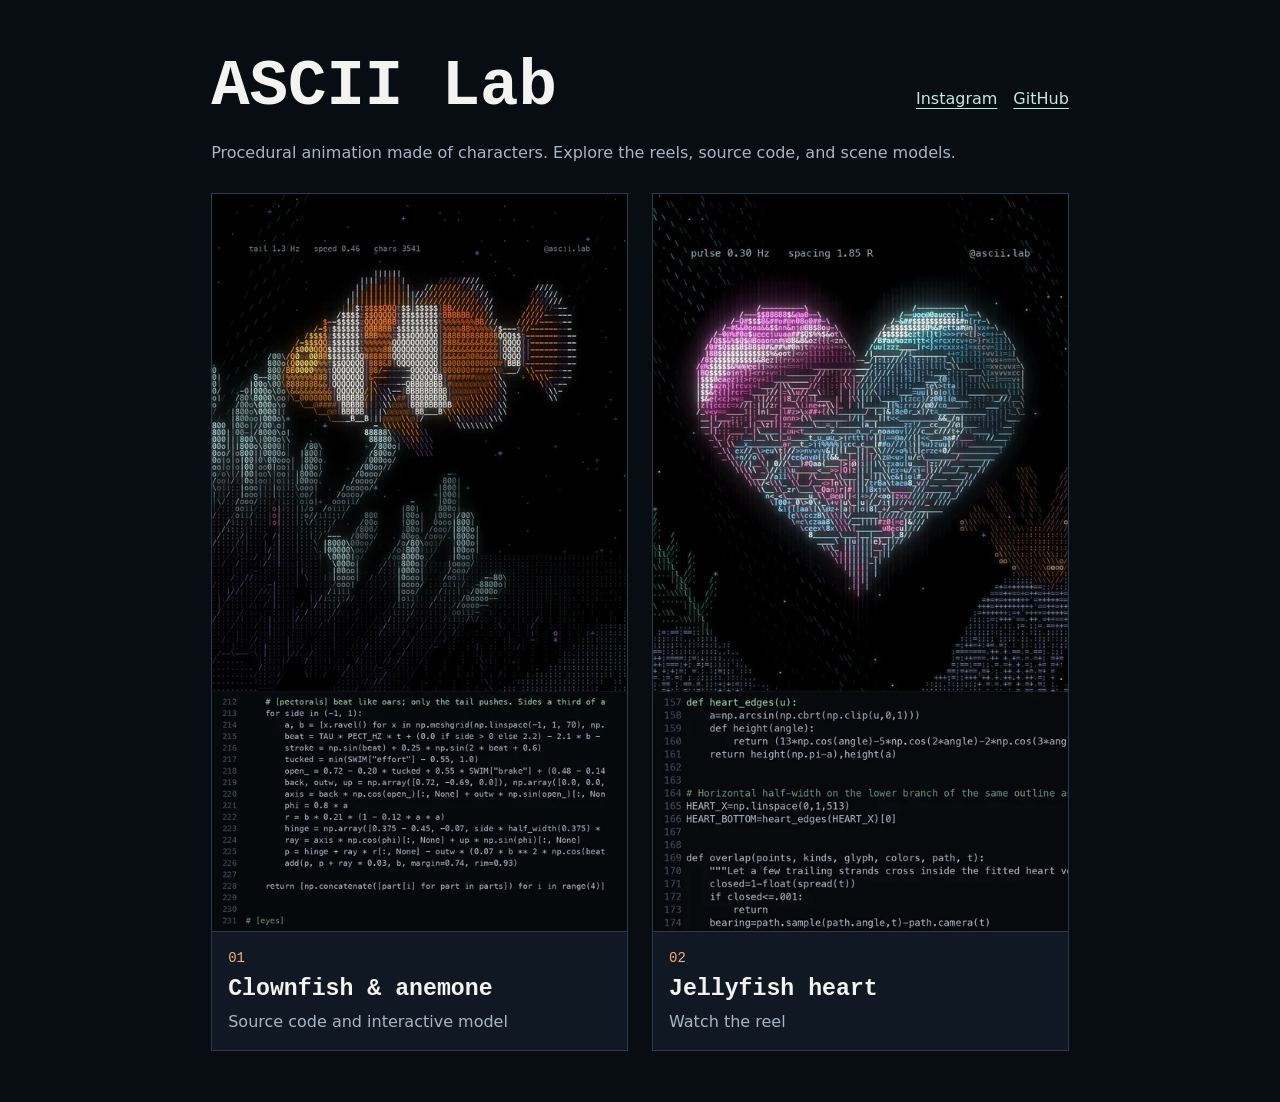
==== index.html @ 7b33477a "#27 Publish the ASCII Lab gallery and clownfish source" ====
<!doctype html>
<html lang="en">
<head>
  <meta charset="utf-8">
  <meta name="viewport" content="width=device-width, initial-scale=1">
  <meta name="description" content="Procedural ASCII animations, source code, and interactive models.">
  <title>ASCII Lab</title>
  <link rel="stylesheet" href="site.css">
</head>
<body>
  <main class="shell">
    <header class="masthead">
      <h1>ASCII Lab</h1>
      <nav aria-label="Project links">
        <a href="https://www.instagram.com/ascii.lab/">Instagram</a>
        <a href="https://github.com/sapozhkov/ascii-lab-public">GitHub</a>
      </nav>
    </header>
    <p class="intro">Procedural animation made of characters. Explore the reels, source code, and scene models.</p>
    <div class="gallery">
      <article>
        <a class="tile" href="01-clownfish/">
          <img src="01-clownfish/preview.webp" width="540" height="960" alt="An orange ASCII clownfish swimming over a sea anemone">
          <div class="caption"><span class="number">01</span><h2>Clownfish &amp; anemone</h2><p>Source code and interactive model</p></div>
        </a>
      </article>
      <article>
        <a class="tile" href="02-jellyfish-heart/">
          <img src="02-jellyfish-heart/preview.webp" width="540" height="960" alt="Two glowing ASCII jellyfish forming a heart">
          <div class="caption"><span class="number">02</span><h2>Jellyfish heart</h2><p>Watch the reel</p></div>
        </a>
      </article>
    </div>
  </main>
</body>
</html>
---- site.css ----
:root {
  color-scheme: dark;
  background: #080d14;
  color: #f3f4ef;
  font: 1rem/1.5 system-ui, sans-serif;
  --muted: #a8b5c5;
  --edge: #2c3b4a;
  --accent: #ffad76;
}

* { box-sizing: border-box; }
body { margin: 0; }
a { color: #c4e7e7; text-underline-offset: .25em; }
a:hover { color: var(--accent); }
a:focus-visible { outline: 2px solid var(--accent); outline-offset: 5px; }

.shell { max-width: 60rem; margin: auto; padding: clamp(1rem, 4vw, 3.5rem); }
.masthead { display: flex; justify-content: space-between; align-items: baseline; flex-wrap: wrap; gap: .5rem 1.5rem; }
.masthead nav { display: flex; gap: 1rem; }
h1, h2, .number { font-family: ui-monospace, "Courier New", monospace; }
h1 { margin: 0; font-size: clamp(2rem, 6vw, 4rem); font-weight: 650; line-height: 1.15; }
h2 { margin: 0; font-size: clamp(1.05rem, 2.5vw, 1.45rem); line-height: 1.25; }
.intro { margin: 1rem 0 1.75rem; color: var(--muted); }
.gallery { display: grid; grid-template-columns: repeat(auto-fit, minmax(min(100%, 15rem), 1fr)); gap: 1.5rem; }
.tile { display: block; height: 100%; border: 1px solid var(--edge); background: #101923; color: inherit; text-decoration: none; }
.tile:hover { border-color: var(--accent); }
img { display: block; height: auto; width: 100%; }
.tile img { border-bottom: 1px solid var(--edge); }
.caption { padding: 1rem; }
.caption p { margin: .4rem 0 0; color: var(--muted); }
.number { display: block; margin-bottom: .35rem; color: var(--accent); font-size: .875rem; }

.back { display: inline-block; margin-bottom: 1.5rem; }
.scene { display: grid; grid-template-columns: minmax(0, 2fr) minmax(0, 3fr); gap: clamp(1rem, 4vw, 3rem); }
.scene img { border: 1px solid var(--edge); }
.scene-copy { align-self: center; }
.scene-copy h1 { font-size: clamp(1.75rem, 5vw, 3rem); }
.actions { display: flex; flex-wrap: wrap; gap: .75rem 1.25rem; margin: 1.25rem 0; }
.actions a:first-child { color: var(--accent); }
dl { margin-bottom: 0; }
dt { margin-top: 1rem; font-weight: 650; }
dd { margin: .25rem 0 0; color: var(--muted); }
@media (max-width: 40rem) {
  .scene { grid-template-columns: 1fr; }
  .scene img { max-width: 18rem; }
  .scene-copy { grid-row: 1; }
}
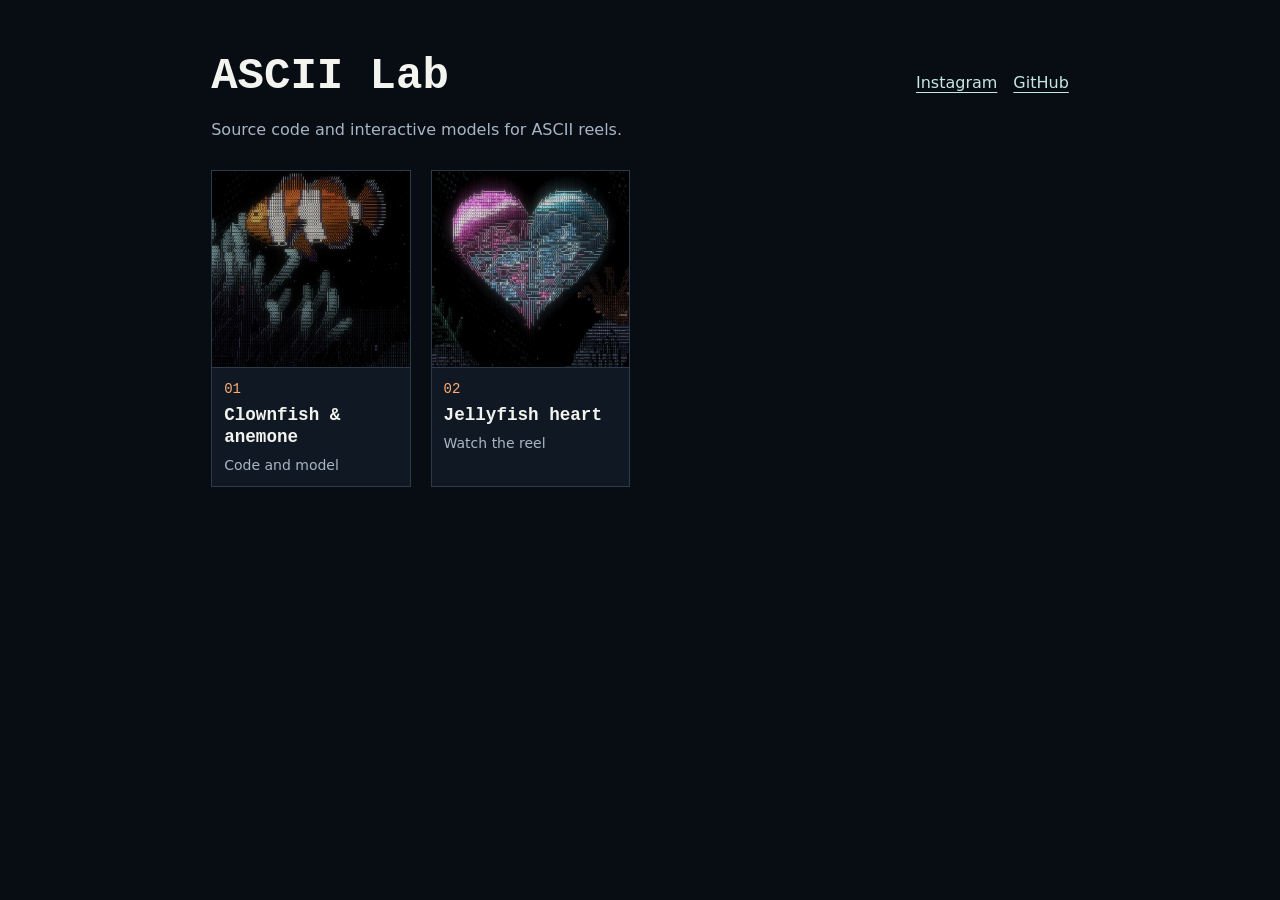
==== commit 8d657d3a: "#27 Compact the gallery and put scene source first" ====
--- a/index.html
+++ b/index.html
@@ -8,7 +8,7 @@
   <link rel="stylesheet" href="site.css">
 </head>
 <body>
-  <main class="shell">
+  <main class="shell gallery-page">
     <header class="masthead">
       <h1>ASCII Lab</h1>
       <nav aria-label="Project links">
@@ -16,12 +16,12 @@
         <a href="https://github.com/sapozhkov/ascii-lab-public">GitHub</a>
       </nav>
     </header>
-    <p class="intro">Procedural animation made of characters. Explore the reels, source code, and scene models.</p>
+    <p class="intro">Source code and interactive models for ASCII reels.</p>
     <div class="gallery">
       <article>
         <a class="tile" href="01-clownfish/">
           <img src="01-clownfish/preview.webp" width="540" height="960" alt="An orange ASCII clownfish swimming over a sea anemone">
-          <div class="caption"><span class="number">01</span><h2>Clownfish &amp; anemone</h2><p>Source code and interactive model</p></div>
+          <div class="caption"><span class="number">01</span><h2>Clownfish &amp; anemone</h2><p>Code and model</p></div>
         </a>
       </article>
       <article>
--- a/site.css
+++ b/site.css
@@ -21,25 +21,32 @@
 h1 { margin: 0; font-size: clamp(2rem, 6vw, 4rem); font-weight: 650; line-height: 1.15; }
 h2 { margin: 0; font-size: clamp(1.05rem, 2.5vw, 1.45rem); line-height: 1.25; }
 .intro { margin: 1rem 0 1.75rem; color: var(--muted); }
-.gallery { display: grid; grid-template-columns: repeat(auto-fit, minmax(min(100%, 15rem), 1fr)); gap: 1.5rem; }
+.gallery-page h1 { font-size: clamp(1.875rem, 4vw, 2.75rem); }
+.gallery { display: grid; grid-template-columns: repeat(2, minmax(0, 1fr)); gap: clamp(.75rem, 2vw, 1.25rem); }
+@media (min-width: 36rem) { .gallery { grid-template-columns: repeat(3, minmax(0, 1fr)); } }
+@media (min-width: 52rem) { .gallery { grid-template-columns: repeat(4, minmax(0, 1fr)); } }
 .tile { display: block; height: 100%; border: 1px solid var(--edge); background: #101923; color: inherit; text-decoration: none; }
 .tile:hover { border-color: var(--accent); }
 img { display: block; height: auto; width: 100%; }
-.tile img { border-bottom: 1px solid var(--edge); }
-.caption { padding: 1rem; }
-.caption p { margin: .4rem 0 0; color: var(--muted); }
+.tile img { aspect-ratio: 1; object-fit: cover; object-position: center 22%; border-bottom: 1px solid var(--edge); }
+.caption { padding: .65rem .75rem; }
+.caption h2 { font-size: clamp(.95rem, 1.8vw, 1.1rem); }
+.caption p { margin: .35rem 0 0; color: var(--muted); font-size: .875rem; }
 .number { display: block; margin-bottom: .35rem; color: var(--accent); font-size: .875rem; }
 
 .back { display: inline-block; margin-bottom: 1.5rem; }
 .scene { display: grid; grid-template-columns: minmax(0, 2fr) minmax(0, 3fr); gap: clamp(1rem, 4vw, 3rem); }
 .scene img { border: 1px solid var(--edge); }
 .scene-copy { align-self: center; }
+.scene--source .scene-copy { align-self: start; min-width: 0; }
 .scene-copy h1 { font-size: clamp(1.75rem, 5vw, 3rem); }
 .actions { display: flex; flex-wrap: wrap; gap: .75rem 1.25rem; margin: 1.25rem 0; }
-.actions a:first-child { color: var(--accent); }
-dl { margin-bottom: 0; }
-dt { margin-top: 1rem; font-weight: 650; }
-dd { margin: .25rem 0 0; color: var(--muted); }
+.source-preview { display: block; color: inherit; border: 1px solid var(--edge); background: #101923; text-decoration: none; }
+.source-preview:hover { color: inherit; border-color: var(--accent); }
+.source-header { display: flex; align-items: baseline; justify-content: space-between; flex-wrap: wrap; gap: .35rem 1rem; padding: .75rem 1rem; border-bottom: 1px solid var(--edge); font-size: .95rem; }
+.source-header strong { color: var(--accent); text-decoration: underline; text-underline-offset: .25em; }
+.filename, .source-preview pre { font-family: ui-monospace, "Courier New", monospace; }
+.source-preview pre { margin: 0; padding: .75rem 1rem; font-size: .875rem; white-space: pre-wrap; overflow-wrap: anywhere; }
 @media (max-width: 40rem) {
   .scene { grid-template-columns: 1fr; }
   .scene img { max-width: 18rem; }
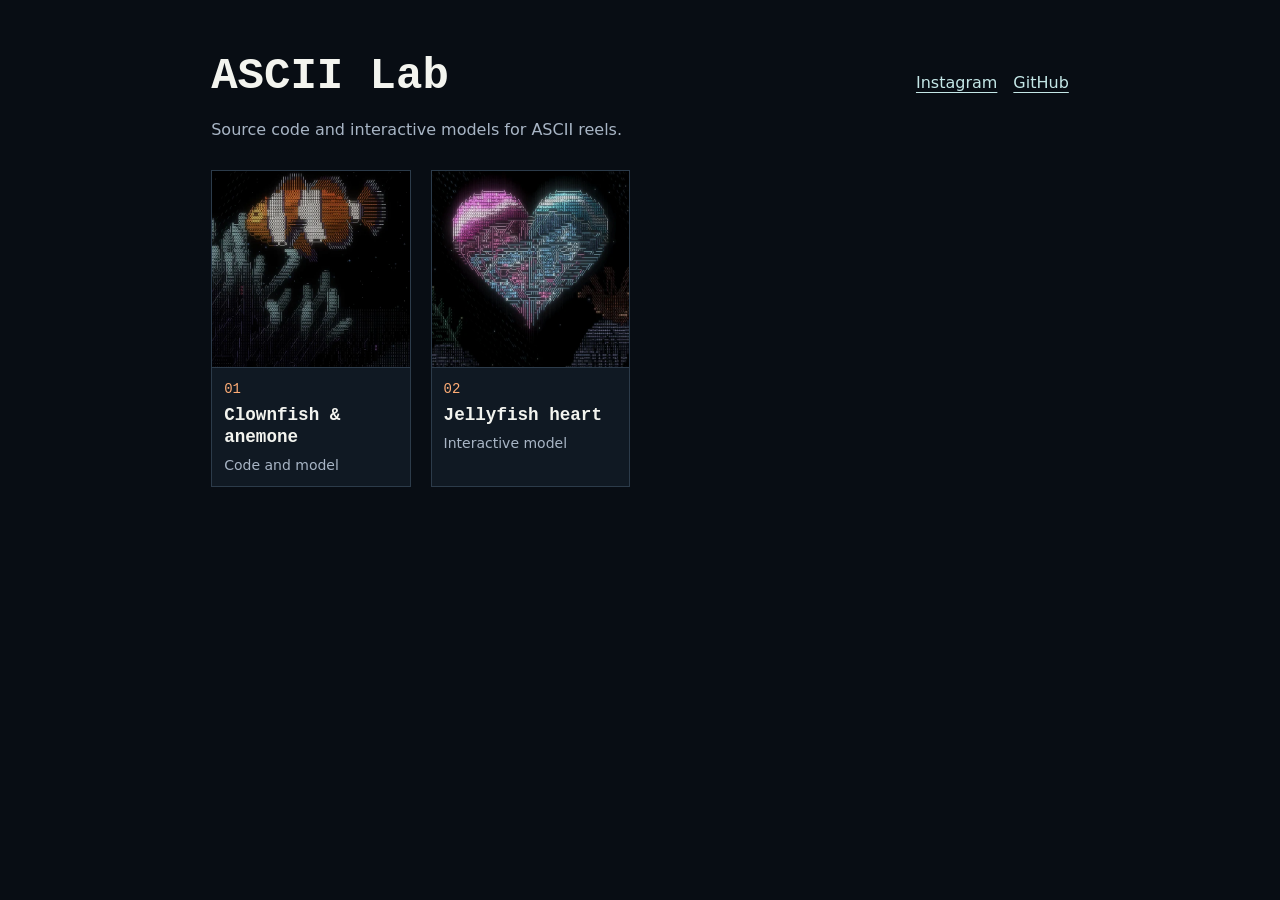
==== commit 7c6c7cbb: "#27 Publish the synchronized jellyfish model" ====
--- a/index.html
+++ b/index.html
@@ -27,7 +27,7 @@
       <article>
         <a class="tile" href="02-jellyfish-heart/">
           <img src="02-jellyfish-heart/preview.webp" width="540" height="960" alt="Two glowing ASCII jellyfish forming a heart">
-          <div class="caption"><span class="number">02</span><h2>Jellyfish heart</h2><p>Watch the reel</p></div>
+          <div class="caption"><span class="number">02</span><h2>Jellyfish heart</h2><p>Interactive model</p></div>
         </a>
       </article>
     </div>
--- a/site.css
+++ b/site.css
@@ -36,19 +36,24 @@
 
 .back { display: inline-block; margin-bottom: 1.5rem; }
 .scene { display: grid; grid-template-columns: minmax(0, 2fr) minmax(0, 3fr); gap: clamp(1rem, 4vw, 3rem); }
-.scene img { border: 1px solid var(--edge); }
+.scene > img { border: 1px solid var(--edge); }
 .scene-copy { align-self: center; }
 .scene--source .scene-copy { align-self: start; min-width: 0; }
 .scene-copy h1 { font-size: clamp(1.75rem, 5vw, 3rem); }
 .actions { display: flex; flex-wrap: wrap; gap: .75rem 1.25rem; margin: 1.25rem 0; }
-.source-preview { display: block; color: inherit; border: 1px solid var(--edge); background: #101923; text-decoration: none; }
-.source-preview:hover { color: inherit; border-color: var(--accent); }
-.source-header { display: flex; align-items: baseline; justify-content: space-between; flex-wrap: wrap; gap: .35rem 1rem; padding: .75rem 1rem; border-bottom: 1px solid var(--edge); font-size: .95rem; }
-.source-header strong { color: var(--accent); text-decoration: underline; text-underline-offset: .25em; }
-.filename, .source-preview pre { font-family: ui-monospace, "Courier New", monospace; }
-.source-preview pre { margin: 0; padding: .75rem 1rem; font-size: .875rem; white-space: pre-wrap; overflow-wrap: anywhere; }
+.scene-cards { display: grid; grid-auto-rows: 1fr; gap: 1rem; }
+.scene-card { display: block; color: inherit; border: 1px solid var(--edge); background: #101923; text-decoration: none; }
+.scene-card--model { display: flex; flex-direction: column; }
+.model-preview { position: relative; flex: 1 0 3rem; overflow: hidden; }
+.model-preview img { position: absolute; inset: 0; width: 100%; height: 100%; object-fit: cover; object-position: center 95%; }
+.scene-card:hover { color: inherit; border-color: var(--accent); }
+.scene-card-header { display: flex; align-items: baseline; justify-content: space-between; flex-wrap: wrap; gap: .35rem 1rem; padding: .75rem 1rem; border-bottom: 1px solid var(--edge); font-size: .95rem; }
+.scene-card-header strong { color: var(--accent); text-decoration: underline; text-underline-offset: .25em; }
+.filename, .scene-card pre { font-family: ui-monospace, "Courier New", monospace; }
+.scene-card pre { margin: 0; padding: .75rem 1rem; font-size: .875rem; white-space: pre-wrap; overflow-wrap: anywhere; }
+.model-caption { display: block; padding: .65rem 1rem; color: var(--muted); font-size: .875rem; }
 @media (max-width: 40rem) {
   .scene { grid-template-columns: 1fr; }
-  .scene img { max-width: 18rem; }
+  .scene > img { max-width: 18rem; }
   .scene-copy { grid-row: 1; }
 }
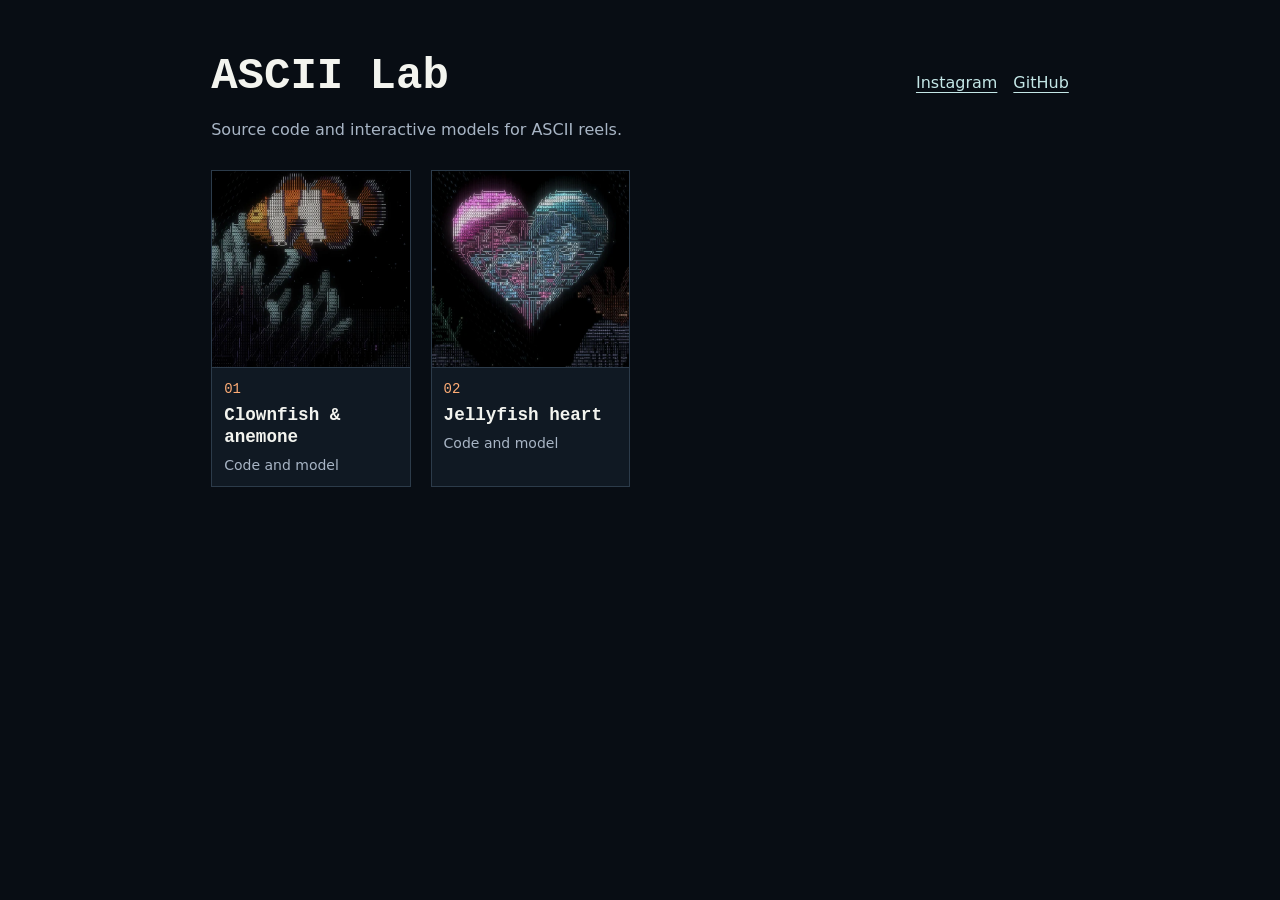
==== commit b736a93d: "#27 Publish the jellyfish renderer and require source and stable paths" ====
--- a/index.html
+++ b/index.html
@@ -27,7 +27,7 @@
       <article>
         <a class="tile" href="02-jellyfish-heart/">
           <img src="02-jellyfish-heart/preview.webp" width="540" height="960" alt="Two glowing ASCII jellyfish forming a heart">
-          <div class="caption"><span class="number">02</span><h2>Jellyfish heart</h2><p>Interactive model</p></div>
+          <div class="caption"><span class="number">02</span><h2>Jellyfish heart</h2><p>Code and model</p></div>
         </a>
       </article>
     </div>
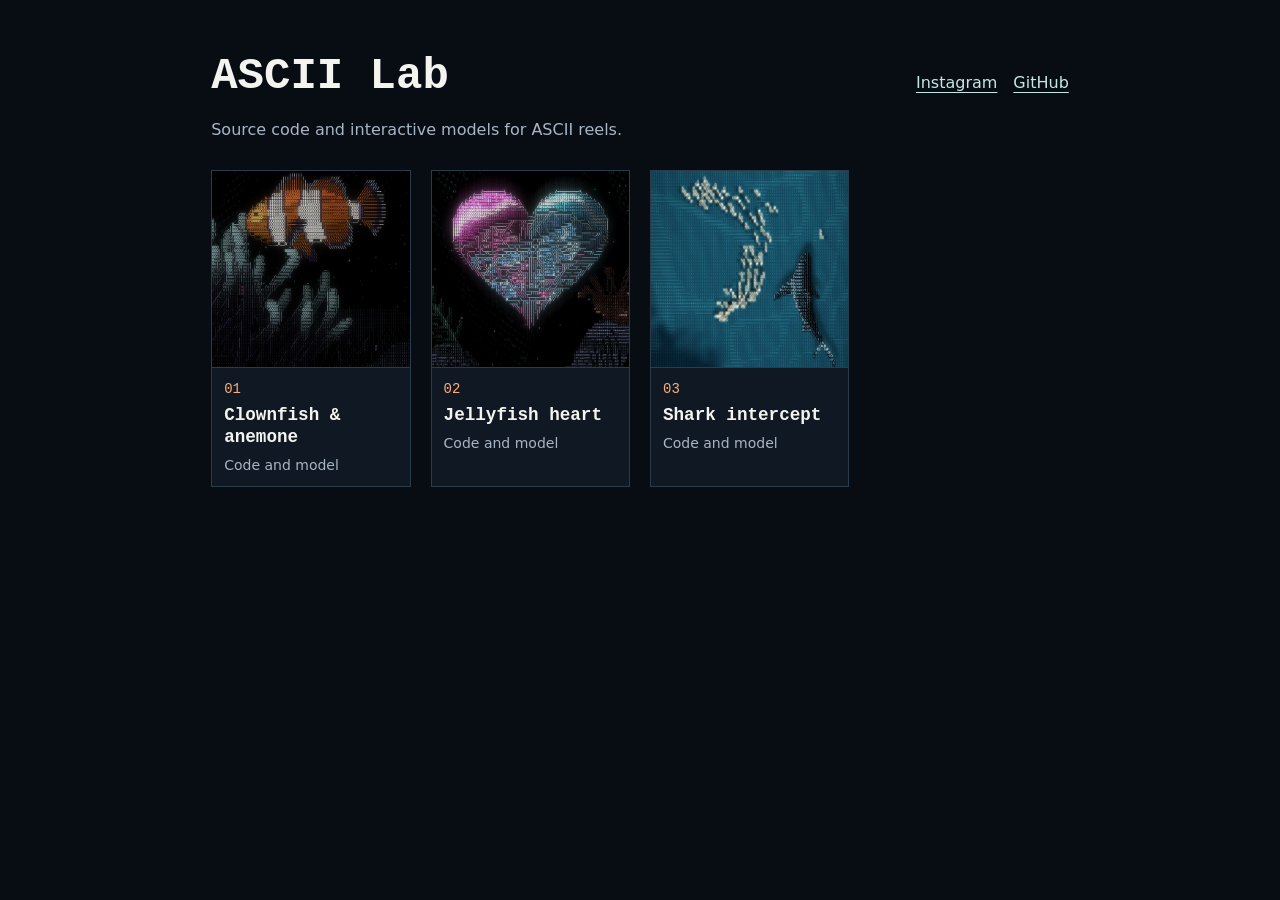
==== commit df20226c: "#27 Publish Shark intercept" ====
--- a/index.html
+++ b/index.html
@@ -30,6 +30,12 @@
           <div class="caption"><span class="number">02</span><h2>Jellyfish heart</h2><p>Code and model</p></div>
         </a>
       </article>
+      <article>
+        <a class="tile" href="03-shark-intercept/">
+          <img src="03-shark-intercept/preview.webp" width="540" height="960" alt="A dark ASCII shark approaches a lone fish beside a silver school">
+          <div class="caption"><span class="number">03</span><h2>Shark intercept</h2><p>Code and model</p></div>
+        </a>
+      </article>
     </div>
   </main>
 </body>
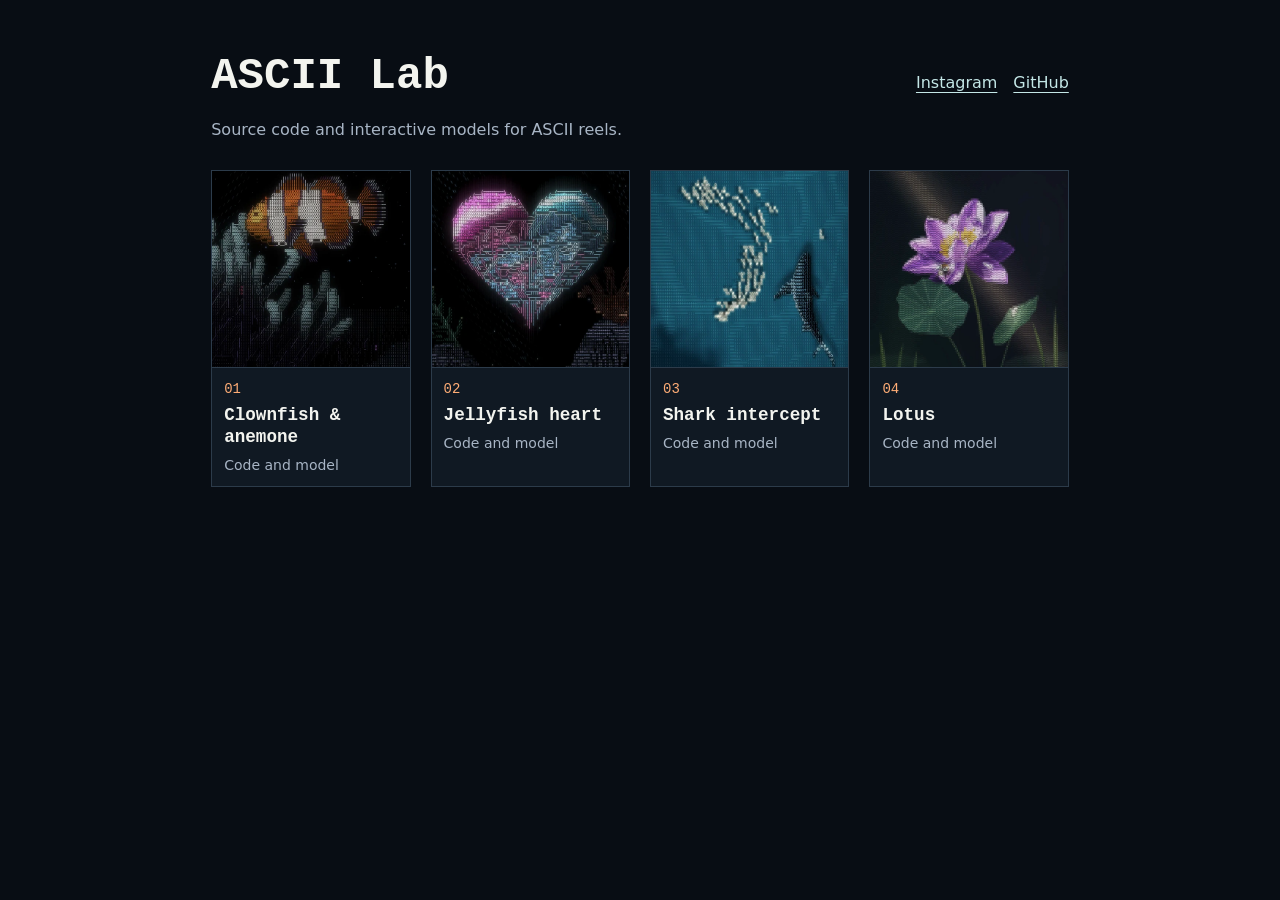
==== commit 9be381da: "#35 Publish the Lotus release" ====
--- a/index.html
+++ b/index.html
@@ -36,6 +36,16 @@
           <div class="caption"><span class="number">03</span><h2>Shark intercept</h2><p>Code and model</p></div>
         </a>
       </article>
+      <article>
+        <a class="tile" href="04-lotus/">
+          <img src="04-lotus/preview.webp" width="540" height="960" alt="An open purple ASCII lotus above green leaves and a Python listing">
+          <div class="caption">
+            <span class="number">04</span>
+            <h2>Lotus</h2>
+            <p>Code and model</p>
+          </div>
+        </a>
+      </article>
     </div>
   </main>
 </body>
--- a/site.css
+++ b/site.css
@@ -41,19 +41,164 @@
 .scene--source .scene-copy { align-self: start; min-width: 0; }
 .scene-copy h1 { font-size: clamp(1.75rem, 5vw, 3rem); }
 .actions { display: flex; flex-wrap: wrap; gap: .75rem 1.25rem; margin: 1.25rem 0; }
-.scene-cards { display: grid; grid-auto-rows: 1fr; gap: 1rem; }
+.scene-cards { display: grid; gap: 1rem; }
 .scene-card { display: block; color: inherit; border: 1px solid var(--edge); background: #101923; text-decoration: none; }
 .scene-card--model { display: flex; flex-direction: column; }
-.model-preview { position: relative; flex: 1 0 3rem; overflow: hidden; }
-.model-preview img { position: absolute; inset: 0; width: 100%; height: 100%; object-fit: cover; object-position: center 95%; }
+.model-preview { position: relative; flex: 1 0 6rem; overflow: hidden; }
+.model-preview img { position: absolute; inset: 0; width: 100%; height: 100%; object-fit: cover; object-position: var(--model-preview-position, center 95%); }
 .scene-card:hover { color: inherit; border-color: var(--accent); }
 .scene-card-header { display: flex; align-items: baseline; justify-content: space-between; flex-wrap: wrap; gap: .35rem 1rem; padding: .75rem 1rem; border-bottom: 1px solid var(--edge); font-size: .95rem; }
 .scene-card-header strong { color: var(--accent); text-decoration: underline; text-underline-offset: .25em; }
-.filename, .scene-card pre { font-family: ui-monospace, "Courier New", monospace; }
-.scene-card pre { margin: 0; padding: .75rem 1rem; font-size: .875rem; white-space: pre-wrap; overflow-wrap: anywhere; }
+.filename, .source-preview { font-family: ui-monospace, "Courier New", monospace; }
+.scene-card--source {
+  --source-gutter: #101b27;
+  display: flex;
+  flex-direction: column;
+  min-width: 0;
+  background: #0b131d;
+}
+.scene-card--source .scene-card-header {
+  background: #101923;
+  font-size: .875rem;
+}
+.source-preview {
+  margin: 0;
+  padding: .65rem 0;
+  color: #e5edf4;
+  font-size: clamp(.84375rem, 3.45vw, .9375rem);
+  line-height: 1.6;
+  tab-size: 4;
+  white-space: normal;
+}
+.source-preview code { display: block; font: inherit; }
+.source-line { display: flex; min-block-size: 1.6em; }
+.source-line-number {
+  flex: none;
+  min-inline-size: calc(3ch + .5rem);
+  padding-inline: .25rem;
+  border-inline-end: 1px solid #2c3b4a;
+  background: var(--source-gutter);
+  color: #93a8bb;
+  text-align: end;
+  font-variant-numeric: tabular-nums;
+  user-select: none;
+}
+.source-text {
+  min-inline-size: 0;
+  padding-inline: .375rem;
+  white-space: pre-wrap;
+  overflow-wrap: anywhere;
+}
+.source-token--comment { color: #9aadb9; }
+.source-token--constant { color: #a9c5ff; }
+.source-token--function { color: #86d4f0; }
+.source-token--keyword { color: #deb6ff; }
+.source-token--number { color: #f7c579; }
+.source-token--operator { color: #abc3d8; }
+.source-token--string { color: #a5ddab; }
 .model-caption { display: block; padding: .65rem 1rem; color: var(--muted); font-size: .875rem; }
+
+.scene-cards--listing { grid-auto-rows: minmax(10.3125rem, 1fr); }
+.scene-cards--listing .scene-card { border-radius: 2px; }
+.scene-cards--listing .scene-card .scene-card-header {
+  flex: none;
+  padding: .34rem .65rem;
+  border-bottom: 1px solid #293948;
+  background: #101923;
+  font-size: .6875rem;
+}
+.scene-cards--listing .source-preview {
+  padding-block: .5rem;
+  font-size: .75rem;
+  line-height: 1.64;
+}
+.scene-cards--listing .source-line { min-block-size: 1.64em; }
+.scene-cards--listing .source-line-number { min-inline-size: calc(3ch + .5rem); }
+.scene-cards--listing .model-preview { flex: 1 1 0; min-block-size: 0; }
+
 @media (max-width: 40rem) {
   .scene { grid-template-columns: 1fr; }
   .scene > img { max-width: 18rem; }
   .scene-copy { grid-row: 1; }
 }
+
+.model-playback {
+  position: sticky;
+  top: 0;
+  z-index: 5;
+  margin: 0 0 1rem;
+  padding: .65rem .85rem;
+  background: #101923;
+  border: 1px solid var(--edge);
+}
+.model-transport { display: flex; align-items: center; gap: .75rem; }
+.model-playback [data-model-play] {
+  min-width: 5rem;
+  padding: .35rem .7rem;
+  background: var(--accent);
+  border: 1px solid var(--accent);
+  border-radius: .25rem;
+  color: #151a23;
+  font: inherit;
+  font-weight: 650;
+  cursor: pointer;
+}
+.model-playback [data-model-play]:disabled { opacity: .6; cursor: default; }
+.model-playback [data-model-time] { font-variant-numeric: tabular-nums; }
+.model-playback [data-model-slider] {
+  display: block;
+  width: 100%;
+  margin: .5rem 0 .15rem;
+  accent-color: var(--accent);
+}
+.model-playback :focus-visible { outline: 2px solid var(--accent); outline-offset: 3px; }
+.model-playback [data-model-status] { margin: .5rem 0 0; color: var(--muted); }
+
+.model-references-link { display: inline-block; margin-bottom: .75rem; font-size: .875rem; }
+.model-references { margin-top: 1.5rem; scroll-margin-top: 7rem; }
+.research-note {
+  margin-top: .75rem;
+  padding: clamp(.875rem, 3vw, 1.5rem);
+  border: 1px solid #2c4a52;
+  background: #0b1c23;
+}
+.research-note header {
+  display: flex;
+  flex-wrap: wrap;
+  align-items: center;
+  justify-content: space-between;
+  gap: .5rem 1rem;
+}
+.research-note h3 { margin: 0; font-size: 1.125rem; line-height: 1.3; }
+.research-note p { max-width: 70ch; }
+.research-note button {
+  min-height: 44px;
+  padding: .35rem .75rem;
+  border: 1px solid #719b9b;
+  border-radius: .25rem;
+  background: #163037;
+  color: #e4f5f3;
+  font: inherit;
+  cursor: pointer;
+}
+.research-note button:hover { border-color: var(--accent); }
+.research-note button:focus-visible,
+.research-note summary:focus-visible { outline: 2px solid var(--accent); outline-offset: 3px; }
+.research-note summary { width: fit-content; cursor: pointer; font-weight: 650; }
+.research-note .parameters { margin-bottom: 0; color: #a8bdc4; font-size: .875rem; }
+.research-sources { display: grid; gap: .75rem 1.25rem; margin: 1rem 0 .75rem; padding: 0; list-style: none; }
+.research-sources li { padding-top: .75rem; border-top: 1px solid #2c4a52; }
+.research-sources li > strong { display: block; margin-bottom: .25rem; }
+.research-sources p { margin: 0; }
+.research-sources a {
+  display: block;
+  margin-top: .35rem;
+  color: #a8bdc4;
+  font-size: .875rem;
+  line-height: 1.4;
+  text-decoration-color: #75939a;
+}
+.research-sources a:hover { color: var(--accent); text-decoration-color: currentColor; }
+@media (min-width: 660px) {
+  .research-sources { grid-template-columns: repeat(2, minmax(0, 1fr)); }
+}
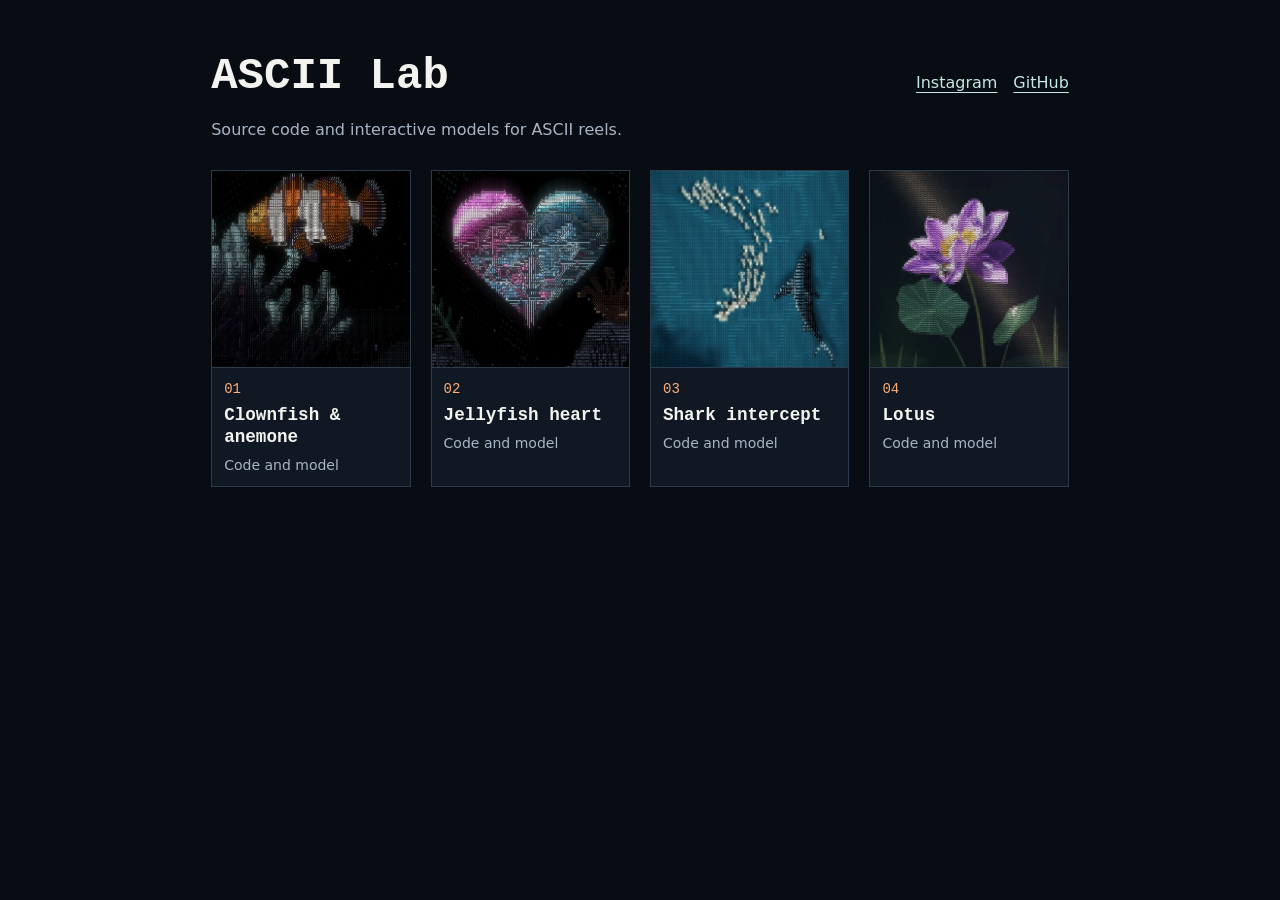
==== commit 702afdef: "#27 Refresh the gallery thumbnails" ====
--- a/index.html
+++ b/index.html
@@ -20,19 +20,19 @@
     <div class="gallery">
       <article>
         <a class="tile" href="01-clownfish/">
-          <img src="01-clownfish/preview.webp" width="540" height="960" alt="An orange ASCII clownfish swimming over a sea anemone">
+          <img src="01-clownfish/gallery.webp" width="810" height="810" alt="An orange ASCII clownfish swimming over a sea anemone">
           <div class="caption"><span class="number">01</span><h2>Clownfish &amp; anemone</h2><p>Code and model</p></div>
         </a>
       </article>
       <article>
         <a class="tile" href="02-jellyfish-heart/">
-          <img src="02-jellyfish-heart/preview.webp" width="540" height="960" alt="Two glowing ASCII jellyfish forming a heart">
+          <img src="02-jellyfish-heart/gallery.webp" width="810" height="810" alt="Two glowing ASCII jellyfish forming a heart">
           <div class="caption"><span class="number">02</span><h2>Jellyfish heart</h2><p>Code and model</p></div>
         </a>
       </article>
       <article>
         <a class="tile" href="03-shark-intercept/">
-          <img src="03-shark-intercept/preview.webp" width="540" height="960" alt="A dark ASCII shark approaches a lone fish beside a silver school">
+          <img src="03-shark-intercept/gallery.webp" width="810" height="810" alt="A dark ASCII shark approaches a lone fish beside a silver school">
           <div class="caption"><span class="number">03</span><h2>Shark intercept</h2><p>Code and model</p></div>
         </a>
       </article>
